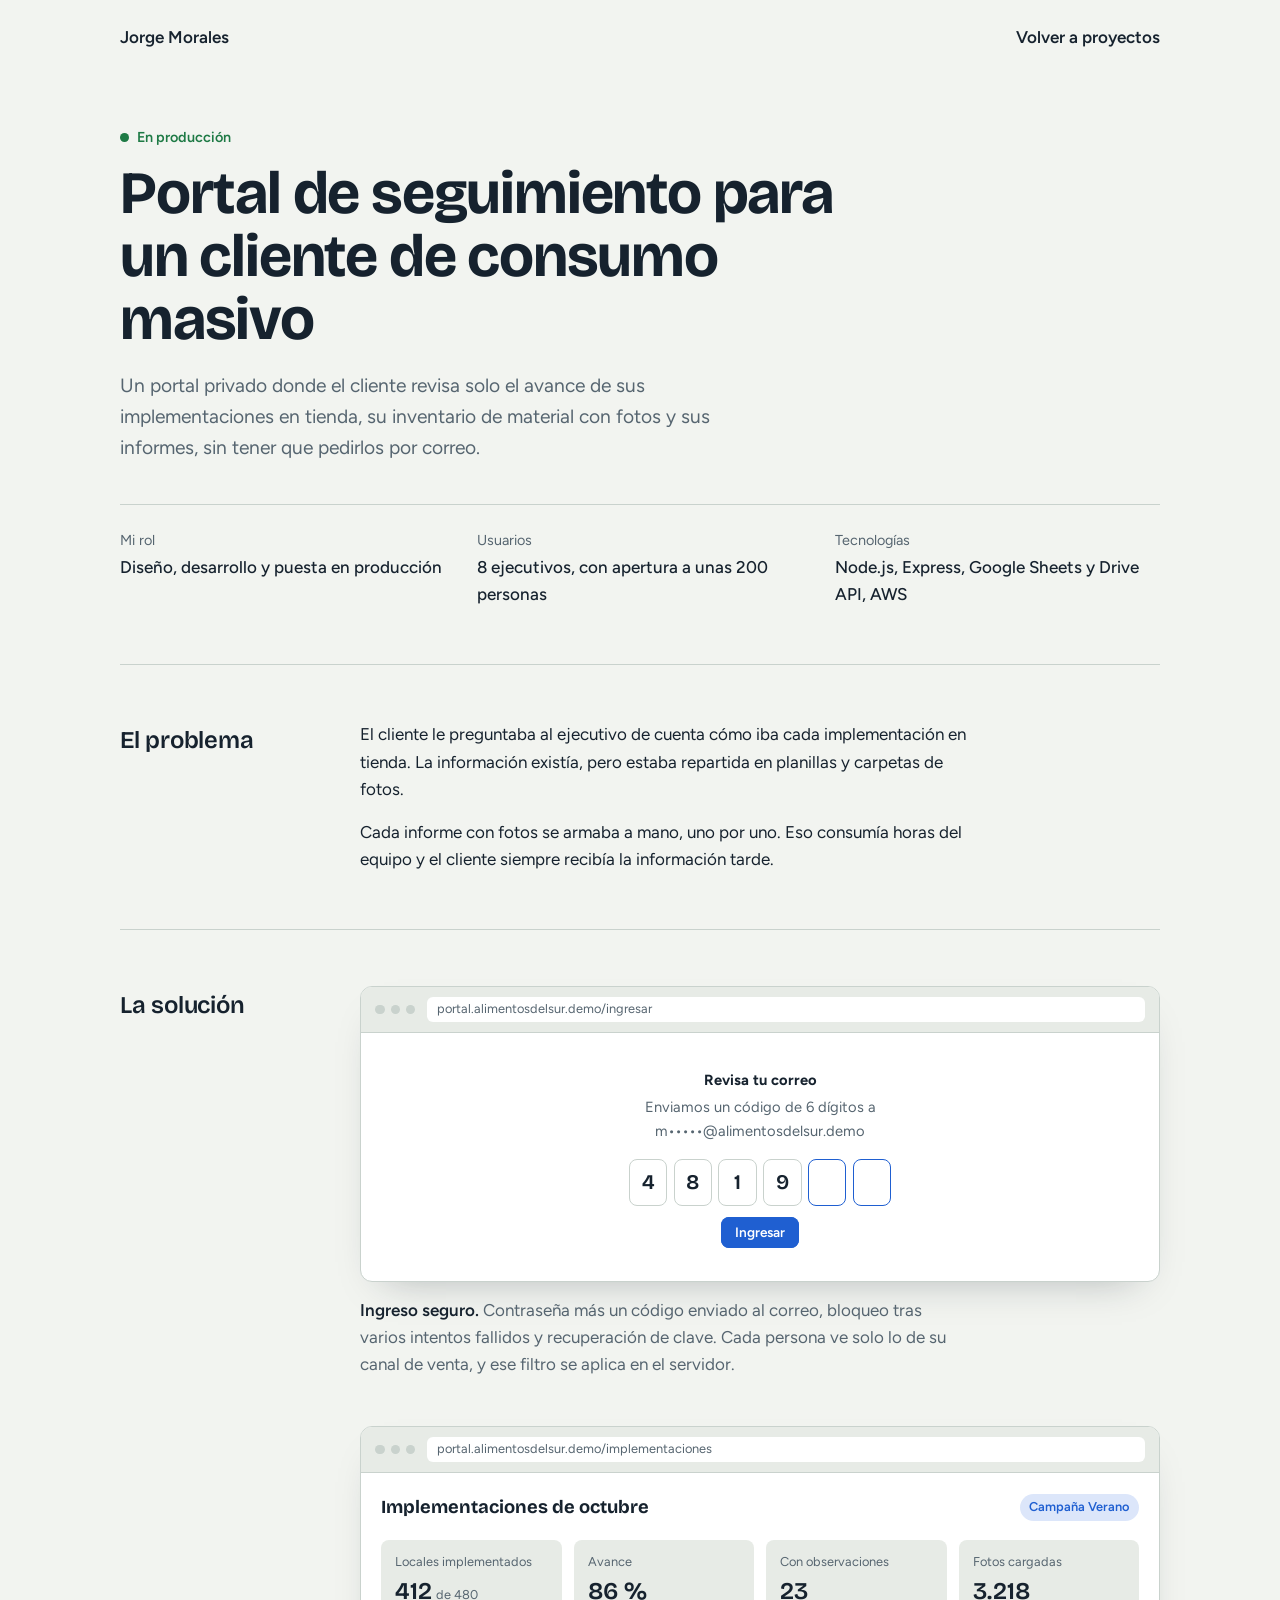
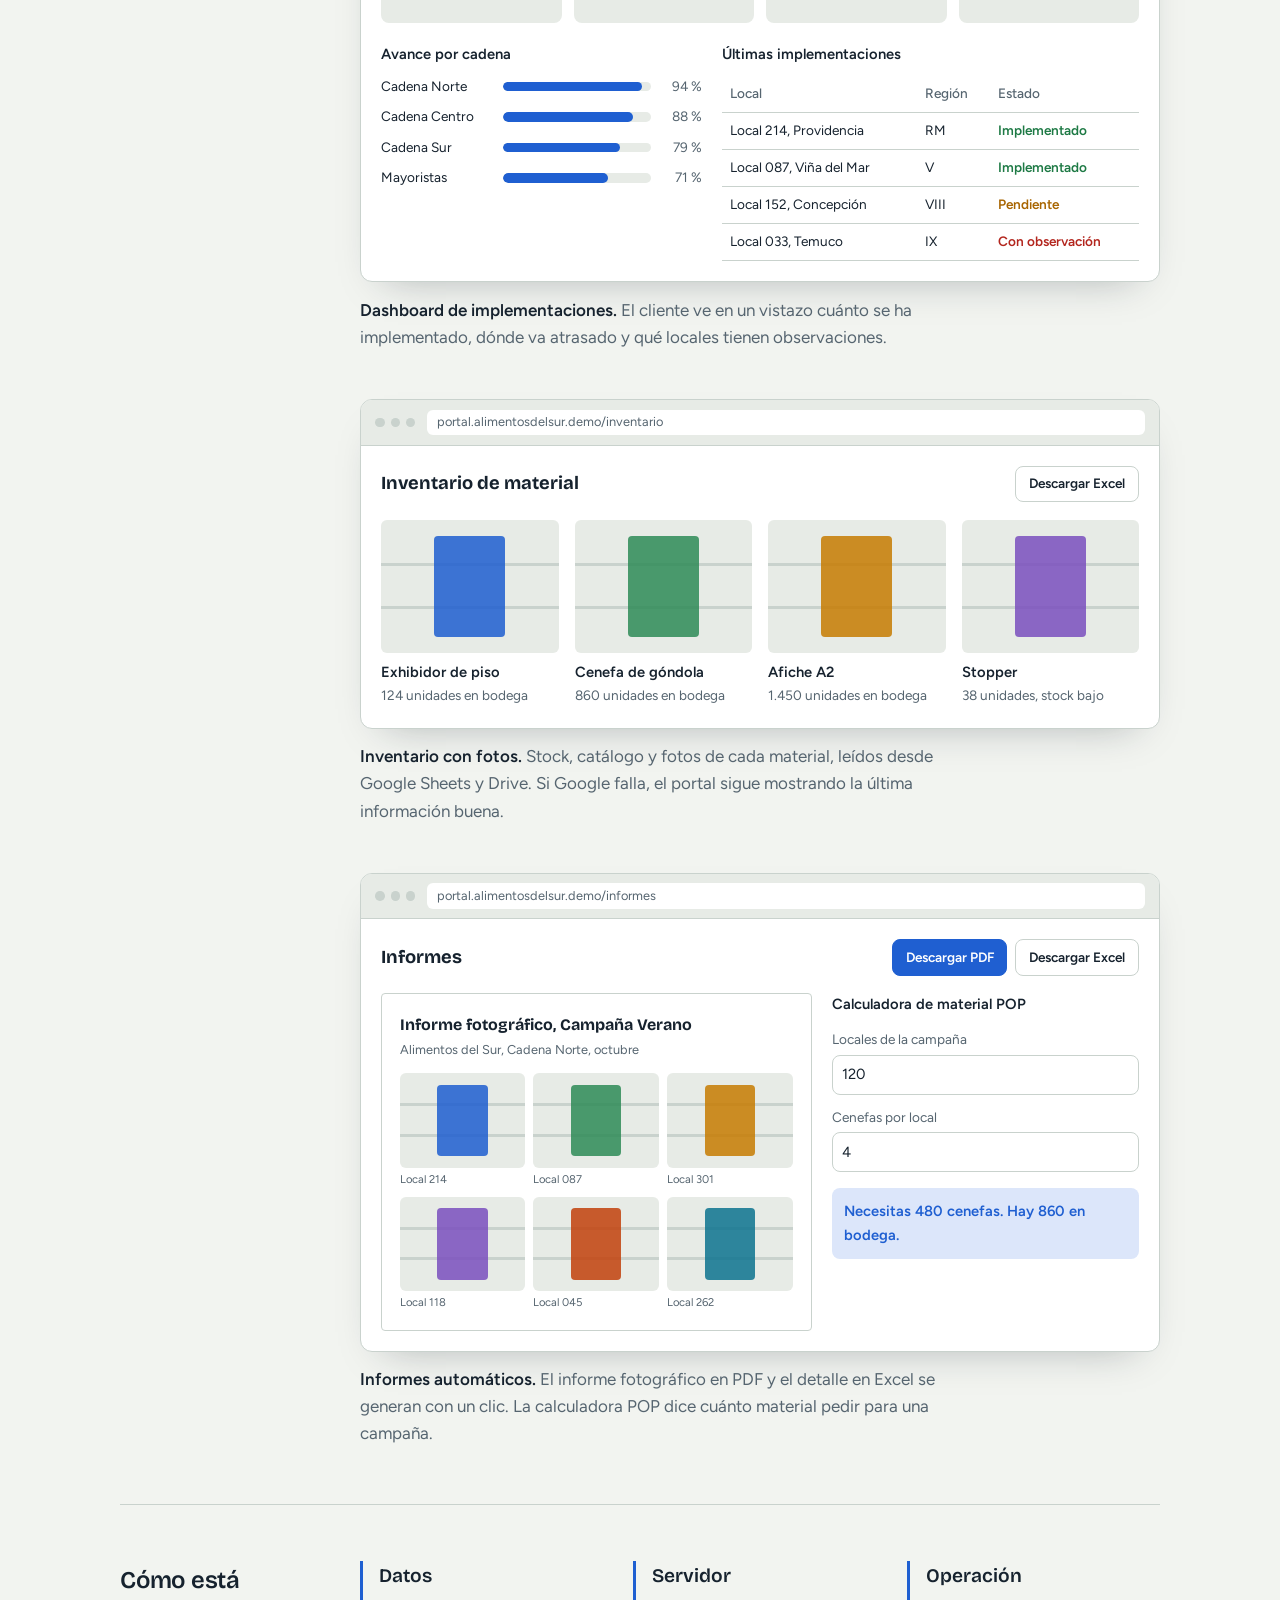
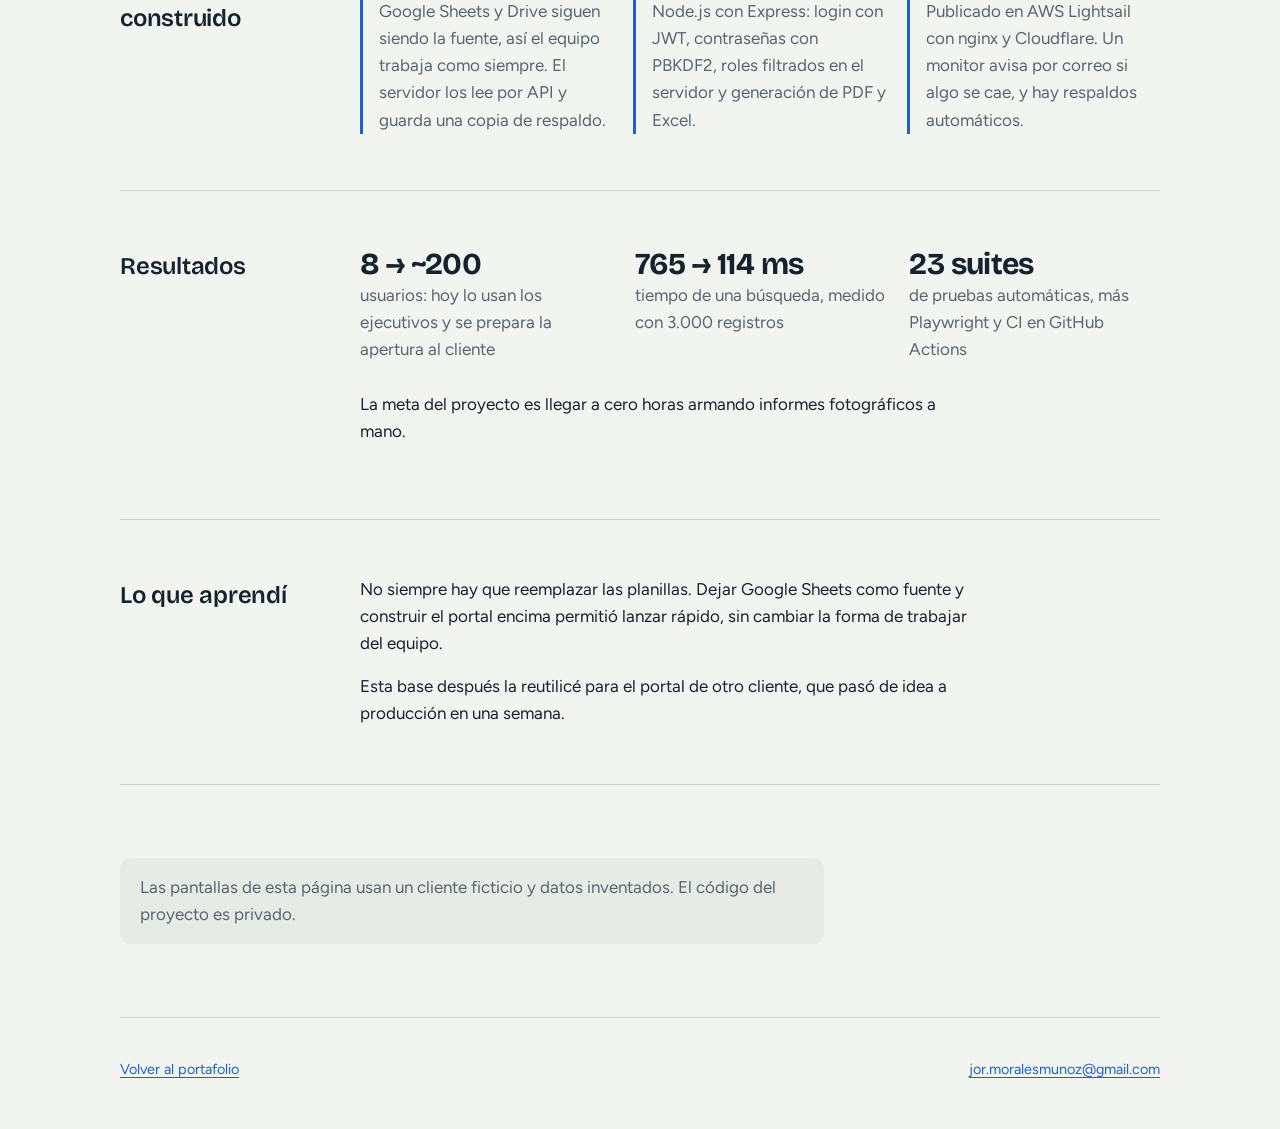
==== caso-portal-seguimiento.html @ e767edcd "Actualiza trayectoria y tecnologías" ====
<!doctype html>
<html lang="es">
<head>
<meta charset="utf-8">
<meta name="viewport" content="width=device-width, initial-scale=1">
<title>Caso: portal de seguimiento para un cliente de consumo masivo | Jorge Morales</title>
<meta name="description" content="Cómo construí un portal privado para que un cliente revise sus implementaciones en tienda, su inventario con fotos y sus informes, sin pedirlos por correo.">
<link rel="icon" href="data:image/svg+xml,%3Csvg xmlns='http://www.w3.org/2000/svg' viewBox='0 0 32 32'%3E%3Crect width='32' height='32' rx='7' fill='%231F5FD1'/%3E%3Ccircle cx='10' cy='16' r='3' fill='white'/%3E%3Ccircle cx='22' cy='16' r='3' fill='white'/%3E%3Cpath d='M13 16h6' stroke='white' stroke-width='2'/%3E%3C/svg%3E">
<link rel="preconnect" href="https://fonts.googleapis.com">
<link rel="preconnect" href="https://fonts.gstatic.com" crossorigin>
<link href="https://fonts.googleapis.com/css2?family=Bricolage+Grotesque:opsz,wght@12..96,600;12..96,700&family=Figtree:wght@400;500;600&display=swap" rel="stylesheet">
<style>
:root {
  color-scheme: light dark;
  --bg: #F2F4F0;
  --surface: #FFFFFF;
  --sunk: #E7EBE6;
  --ink: #16222E;
  --muted: #566570;
  --line: #C9D2CD;
  --accent: #1F5FD1;
  --accent-soft: #DCE6FA;
  --ok: #1E7A45;
  --warn: #A86500;
  --bad: #B3261E;
  --display: "Bricolage Grotesque", "Segoe UI", system-ui, sans-serif;
  --body: "Figtree", "Segoe UI", system-ui, sans-serif;
}
@media (prefers-color-scheme: dark) {
  :root {
    --bg: #10181F;
    --surface: #18232C;
    --sunk: #0C1318;
    --ink: #E7ECE8;
    --muted: #94A1A9;
    --line: #2B3A44;
    --accent: #6EA0FF;
    --accent-soft: #1D2E4A;
    --ok: #5CCB8A;
    --warn: #F0B440;
    --bad: #FF8A80;
  }
}
* { box-sizing: border-box; }
body { margin: 0; background: var(--bg); color: var(--ink); font-family: var(--body); font-size: 1.0625rem; line-height: 1.6; }
.wrap { max-width: 68rem; margin: 0 auto; padding: 0 1.5rem; }
a { color: var(--accent); text-underline-offset: 3px; }
a:focus-visible { outline: 3px solid var(--accent); outline-offset: 3px; border-radius: 2px; }

.top { display: flex; justify-content: space-between; align-items: baseline; padding: 1.5rem 0; font-weight: 600; }
.top a { color: var(--ink); text-decoration: none; }
.top a:hover { color: var(--accent); }

.intro { padding: 3rem 0 3.5rem; }
.status { display: inline-flex; align-items: center; gap: 0.5rem; font-size: 0.9rem; font-weight: 600; color: var(--ok); }
.status::before { content: ""; width: 0.55rem; height: 0.55rem; border-radius: 50%; background: currentColor; }
h1 { font-family: var(--display); font-weight: 700; font-size: clamp(2.1rem, 5.5vw, 3.75rem); line-height: 1.05; letter-spacing: -0.02em; margin: 0.75rem 0 1.25rem; max-width: 20ch; }
.lead { font-size: 1.2rem; color: var(--muted); max-width: 38rem; margin: 0; }

.facts { display: grid; grid-template-columns: repeat(auto-fit, minmax(12rem, 1fr)); gap: 1.25rem 2rem; margin: 2.5rem 0 0; padding: 1.5rem 0 0; border-top: 1px solid var(--line); }
.facts dt { font-size: 0.9rem; color: var(--muted); }
.facts dd { margin: 0.15rem 0 0; font-weight: 500; }

section { padding: 3.5rem 0; border-top: 1px solid var(--line); }
.split { display: grid; gap: 1.5rem; }
.split > *, .cols > *, .screens > * { min-width: 0; }
h2 { font-family: var(--display); font-weight: 600; font-size: 1.5rem; margin: 0; letter-spacing: -0.01em; }
h3 { font-family: var(--display); font-weight: 600; font-size: 1.2rem; margin: 0 0 0.4rem; }
.prose p { margin: 0 0 1rem; max-width: 38rem; }
.prose p:last-child { margin-bottom: 0; }

/* Pantallas del portal */
.screens { display: grid; gap: 3rem; }
.screen figcaption { margin-top: 0.9rem; color: var(--muted); max-width: 38rem; }
.screen figcaption b { color: var(--ink); font-weight: 600; }
figure { margin: 0; }
.frame { background: var(--surface); border: 1px solid var(--line); border-radius: 12px; overflow: hidden; box-shadow: 0 18px 40px -24px rgba(22, 34, 46, 0.35); }
.bar { display: flex; align-items: center; gap: 0.75rem; padding: 0.6rem 0.9rem; background: var(--sunk); border-bottom: 1px solid var(--line); font-size: 0.8rem; color: var(--muted); }
.dots { display: flex; gap: 0.35rem; }
.dots i { width: 0.6rem; height: 0.6rem; border-radius: 50%; background: var(--line); }
.url { background: var(--surface); border-radius: 6px; padding: 0.15rem 0.6rem; flex: 1; min-width: 0; white-space: nowrap; overflow: hidden; text-overflow: ellipsis; }
.app { padding: 1.25rem; font-size: 0.92rem; }
.app-head { display: flex; flex-wrap: wrap; justify-content: space-between; align-items: center; gap: 0.75rem; margin-bottom: 1.1rem; }
.app-head strong { font-family: var(--display); font-size: 1.15rem; }
.chip { font-size: 0.8rem; padding: 0.2rem 0.6rem; border-radius: 999px; background: var(--accent-soft); color: var(--accent); font-weight: 600; }
.btns { display: flex; gap: 0.5rem; flex-wrap: wrap; }
.btn { font: inherit; font-size: 0.85rem; font-weight: 600; padding: 0.4rem 0.8rem; border-radius: 8px; border: 1px solid var(--line); background: var(--surface); color: var(--ink); }
.btn.primary { background: var(--accent); border-color: var(--accent); color: #fff; }
@media (prefers-color-scheme: dark) { .btn.primary { color: #0C1318; } }

.metrics { display: grid; grid-template-columns: repeat(auto-fit, minmax(9rem, 1fr)); gap: 0.75rem; margin-bottom: 1.25rem; }
.metric { background: var(--sunk); border-radius: 8px; padding: 0.75rem 0.9rem; }
.metric span { display: block; color: var(--muted); font-size: 0.8rem; }
.metric b { font-family: var(--display); font-size: 1.5rem; font-weight: 600; }
.metric small { color: var(--muted); font-size: 0.8rem; }

.cols { display: grid; gap: 1.25rem; }
@media (min-width: 52rem) { .cols { grid-template-columns: 1fr 1.3fr; } }
.panel-title { font-weight: 600; margin: 0 0 0.6rem; }
.hbar { display: grid; grid-template-columns: 7rem 1fr 2.6rem; align-items: center; gap: 0.6rem; margin-bottom: 0.55rem; font-size: 0.85rem; }
.hbar .track { height: 0.6rem; background: var(--sunk); border-radius: 999px; overflow: hidden; }
.hbar .fill { height: 100%; background: var(--accent); border-radius: 999px; }
.hbar em { font-style: normal; text-align: right; color: var(--muted); }

.table-wrap { overflow-x: auto; }
table { border-collapse: collapse; width: 100%; font-size: 0.85rem; min-width: 26rem; }
th, td { text-align: left; padding: 0.45rem 0.5rem; border-bottom: 1px solid var(--line); white-space: nowrap; }
th { color: var(--muted); font-weight: 500; }
.tag { font-weight: 600; }
.tag.ok { color: var(--ok); }
.tag.warn { color: var(--warn); }
.tag.bad { color: var(--bad); }

/* Fotos de ejemplo: góndolas dibujadas con CSS */
.photo { aspect-ratio: 4 / 3; border-radius: 6px; position: relative; overflow: hidden;
  background:
    linear-gradient(var(--line), var(--line)) 0 33% / 100% 3px no-repeat,
    linear-gradient(var(--line), var(--line)) 0 66% / 100% 3px no-repeat,
    var(--sunk); }
.photo::after { content: ""; position: absolute; left: 30%; top: 12%; width: 40%; height: 76%; border-radius: 4px; background: var(--c, var(--accent)); opacity: 0.85; }
.photo.c2 { --c: #2E8B57; } .photo.c3 { --c: #C77C02; } .photo.c4 { --c: #7B4FBF; } .photo.c5 { --c: #C2410C; } .photo.c6 { --c: #0E7490; }

.inv { display: grid; grid-template-columns: repeat(auto-fit, minmax(10rem, 1fr)); gap: 1rem; }
.item b { display: block; margin-top: 0.5rem; font-weight: 600; }
.item span { color: var(--muted); font-size: 0.85rem; }

.report { display: grid; gap: 1.25rem; }
@media (min-width: 52rem) { .report { grid-template-columns: 1.4fr 1fr; align-items: start; } }
.page { background: #FFFFFF; color: #16222E; border-radius: 4px; padding: 1.1rem; border: 1px solid #C9D2CD; }
.page h4 { font-family: var(--display); margin: 0 0 0.15rem; font-size: 1rem; }
.page p { margin: 0 0 0.8rem; font-size: 0.8rem; color: #566570; }
.page .grid { display: grid; grid-template-columns: repeat(3, 1fr); gap: 0.5rem; }
.page .photo { --sunk: #E7EBE6; --line: #C9D2CD; }
.page small { display: block; font-size: 0.7rem; color: #566570; margin-top: 0.2rem; }
.calc label { display: block; font-size: 0.85rem; color: var(--muted); margin-top: 0.75rem; }
.calc .field { margin-top: 0.25rem; padding: 0.45rem 0.6rem; border: 1px solid var(--line); border-radius: 8px; background: var(--surface); }
.calc .total { margin-top: 1rem; padding: 0.75rem; border-radius: 8px; background: var(--accent-soft); color: var(--accent); font-weight: 600; }

.login { max-width: 22rem; margin: 1rem auto; text-align: center; }
.code { display: flex; justify-content: center; gap: 0.4rem; margin: 1rem 0; }
.code span { width: 2.4rem; height: 2.9rem; display: grid; place-items: center; border: 1px solid var(--line); border-radius: 8px; font-family: var(--display); font-size: 1.3rem; font-weight: 600; background: var(--surface); }
.code span.empty { border-color: var(--accent); }
.login p { color: var(--muted); margin: 0.25rem 0; }

/* Cómo está construido */
.arch { list-style: none; margin: 0; padding: 0; display: grid; gap: 1.25rem; }
@media (min-width: 52rem) { .arch { grid-template-columns: repeat(3, 1fr); } }
.arch li { border-left: 3px solid var(--accent); padding-left: 1rem; }
.arch li p { margin: 0; color: var(--muted); }

.results { display: grid; gap: 1.5rem; }
@media (min-width: 40rem) { .results { grid-template-columns: repeat(3, 1fr); } }
.results b { display: block; font-family: var(--display); font-size: 1.9rem; font-weight: 700; letter-spacing: -0.02em; line-height: 1.15; }
.results span { color: var(--muted); }

.note { background: var(--sunk); border-radius: 10px; padding: 1rem 1.25rem; color: var(--muted); max-width: 44rem; }
footer { padding: 2.5rem 0 3rem; border-top: 1px solid var(--line); color: var(--muted); font-size: 0.9rem; display: flex; flex-wrap: wrap; justify-content: space-between; gap: 1rem; }

@media (min-width: 48rem) { .split { grid-template-columns: 12rem 1fr; gap: 3rem; } }
</style>
</head>
<body>
<div class="wrap">

  <header class="top">
    <a href="index.html">Jorge Morales</a>
    <a href="index.html#proyectos">Volver a proyectos</a>
  </header>

  <main>
    <div class="intro">
      <span class="status">En producción</span>
      <h1>Portal de seguimiento para un cliente de consumo masivo</h1>
      <p class="lead">Un portal privado donde el cliente revisa solo el avance de sus implementaciones en tienda, su inventario de material con fotos y sus informes, sin tener que pedirlos por correo.</p>

      <dl class="facts">
        <div><dt>Mi rol</dt><dd>Diseño, desarrollo y puesta en producción</dd></div>
        <div><dt>Usuarios</dt><dd>8 ejecutivos, con apertura a unas 200 personas</dd></div>
        <div><dt>Tecnologías</dt><dd>Node.js, Express, Google Sheets y Drive API, AWS</dd></div>
      </dl>
    </div>

    <section>
      <div class="split">
        <h2>El problema</h2>
        <div class="prose">
          <p>El cliente le preguntaba al ejecutivo de cuenta cómo iba cada implementación en tienda. La información existía, pero estaba repartida en planillas y carpetas de fotos.</p>
          <p>Cada informe con fotos se armaba a mano, uno por uno. Eso consumía horas del equipo y el cliente siempre recibía la información tarde.</p>
        </div>
      </div>
    </section>

    <section>
      <div class="split">
        <h2>La solución</h2>
        <div class="screens">

          <figure class="screen">
            <div class="frame" role="img" aria-label="Pantalla de ingreso con código de 6 dígitos enviado al correo">
              <div class="bar"><span class="dots"><i></i><i></i><i></i></span><span class="url">portal.alimentosdelsur.demo/ingresar</span></div>
              <div class="app">
                <div class="login">
                  <strong>Revisa tu correo</strong>
                  <p>Enviamos un código de 6 dígitos a m•••••@alimentosdelsur.demo</p>
                  <div class="code"><span>4</span><span>8</span><span>1</span><span>9</span><span class="empty"></span><span class="empty"></span></div>
                  <span class="btn primary">Ingresar</span>
                </div>
              </div>
            </div>
            <figcaption><b>Ingreso seguro.</b> Contraseña más un código enviado al correo, bloqueo tras varios intentos fallidos y recuperación de clave. Cada persona ve solo lo de su canal de venta, y ese filtro se aplica en el servidor.</figcaption>
          </figure>

          <figure class="screen">
            <div class="frame" role="img" aria-label="Dashboard de implementaciones con métricas, avance por cadena y últimas implementaciones">
              <div class="bar"><span class="dots"><i></i><i></i><i></i></span><span class="url">portal.alimentosdelsur.demo/implementaciones</span></div>
              <div class="app">
                <div class="app-head"><strong>Implementaciones de octubre</strong><span class="chip">Campaña Verano</span></div>
                <div class="metrics">
                  <div class="metric"><span>Locales implementados</span><b>412</b> <small>de 480</small></div>
                  <div class="metric"><span>Avance</span><b>86 %</b></div>
                  <div class="metric"><span>Con observaciones</span><b>23</b></div>
                  <div class="metric"><span>Fotos cargadas</span><b>3.218</b></div>
                </div>
                <div class="cols">
                  <div>
                    <p class="panel-title">Avance por cadena</p>
                    <div class="hbar"><span>Cadena Norte</span><span class="track"><span class="fill" style="width:94%; display:block"></span></span><em>94 %</em></div>
                    <div class="hbar"><span>Cadena Centro</span><span class="track"><span class="fill" style="width:88%; display:block"></span></span><em>88 %</em></div>
                    <div class="hbar"><span>Cadena Sur</span><span class="track"><span class="fill" style="width:79%; display:block"></span></span><em>79 %</em></div>
                    <div class="hbar"><span>Mayoristas</span><span class="track"><span class="fill" style="width:71%; display:block"></span></span><em>71 %</em></div>
                  </div>
                  <div class="table-wrap">
                    <p class="panel-title">Últimas implementaciones</p>
                    <table>
                      <thead><tr><th>Local</th><th>Región</th><th>Estado</th></tr></thead>
                      <tbody>
                        <tr><td>Local 214, Providencia</td><td>RM</td><td><span class="tag ok">Implementado</span></td></tr>
                        <tr><td>Local 087, Viña del Mar</td><td>V</td><td><span class="tag ok">Implementado</span></td></tr>
                        <tr><td>Local 152, Concepción</td><td>VIII</td><td><span class="tag warn">Pendiente</span></td></tr>
                        <tr><td>Local 033, Temuco</td><td>IX</td><td><span class="tag bad">Con observación</span></td></tr>
                      </tbody>
                    </table>
                  </div>
                </div>
              </div>
            </div>
            <figcaption><b>Dashboard de implementaciones.</b> El cliente ve en un vistazo cuánto se ha implementado, dónde va atrasado y qué locales tienen observaciones.</figcaption>
          </figure>

          <figure class="screen">
            <div class="frame" role="img" aria-label="Inventario de material con fotos y stock disponible">
              <div class="bar"><span class="dots"><i></i><i></i><i></i></span><span class="url">portal.alimentosdelsur.demo/inventario</span></div>
              <div class="app">
                <div class="app-head"><strong>Inventario de material</strong><span class="btns"><span class="btn">Descargar Excel</span></span></div>
                <div class="inv">
                  <div class="item"><div class="photo"></div><b>Exhibidor de piso</b><span>124 unidades en bodega</span></div>
                  <div class="item"><div class="photo c2"></div><b>Cenefa de góndola</b><span>860 unidades en bodega</span></div>
                  <div class="item"><div class="photo c3"></div><b>Afiche A2</b><span>1.450 unidades en bodega</span></div>
                  <div class="item"><div class="photo c4"></div><b>Stopper</b><span>38 unidades, stock bajo</span></div>
                </div>
              </div>
            </div>
            <figcaption><b>Inventario con fotos.</b> Stock, catálogo y fotos de cada material, leídos desde Google Sheets y Drive. Si Google falla, el portal sigue mostrando la última información buena.</figcaption>
          </figure>

          <figure class="screen">
            <div class="frame" role="img" aria-label="Informe fotográfico en PDF y calculadora de material POP">
              <div class="bar"><span class="dots"><i></i><i></i><i></i></span><span class="url">portal.alimentosdelsur.demo/informes</span></div>
              <div class="app">
                <div class="app-head"><strong>Informes</strong><span class="btns"><span class="btn primary">Descargar PDF</span><span class="btn">Descargar Excel</span></span></div>
                <div class="report">
                  <div class="page">
                    <h4>Informe fotográfico, Campaña Verano</h4>
                    <p>Alimentos del Sur, Cadena Norte, octubre</p>
                    <div class="grid">
                      <div><div class="photo"></div><small>Local 214</small></div>
                      <div><div class="photo c2"></div><small>Local 087</small></div>
                      <div><div class="photo c3"></div><small>Local 301</small></div>
                      <div><div class="photo c4"></div><small>Local 118</small></div>
                      <div><div class="photo c5"></div><small>Local 045</small></div>
                      <div><div class="photo c6"></div><small>Local 262</small></div>
                    </div>
                  </div>
                  <div class="calc">
                    <p class="panel-title">Calculadora de material POP</p>
                    <label>Locales de la campaña</label>
                    <div class="field">120</div>
                    <label>Cenefas por local</label>
                    <div class="field">4</div>
                    <div class="total">Necesitas 480 cenefas. Hay 860 en bodega.</div>
                  </div>
                </div>
              </div>
            </div>
            <figcaption><b>Informes automáticos.</b> El informe fotográfico en PDF y el detalle en Excel se generan con un clic. La calculadora POP dice cuánto material pedir para una campaña.</figcaption>
          </figure>

        </div>
      </div>
    </section>

    <section>
      <div class="split">
        <h2>Cómo está construido</h2>
        <ul class="arch">
          <li><h3>Datos</h3><p>Google Sheets y Drive siguen siendo la fuente, así el equipo trabaja como siempre. El servidor los lee por API y guarda una copia de respaldo.</p></li>
          <li><h3>Servidor</h3><p>Node.js con Express: login con JWT, contraseñas con PBKDF2, roles filtrados en el servidor y generación de PDF y Excel.</p></li>
          <li><h3>Operación</h3><p>Publicado en AWS Lightsail con nginx y Cloudflare. Un monitor avisa por correo si algo se cae, y hay respaldos automáticos.</p></li>
        </ul>
      </div>
    </section>

    <section>
      <div class="split">
        <h2>Resultados</h2>
        <div>
          <div class="results">
            <div><b>8 → ~200</b><span>usuarios: hoy lo usan los ejecutivos y se prepara la apertura al cliente</span></div>
            <div><b>765 → 114 ms</b><span>tiempo de una búsqueda, medido con 3.000 registros</span></div>
            <div><b>23 suites</b><span>de pruebas automáticas, más Playwright y CI en GitHub Actions</span></div>
          </div>
          <p class="prose" style="margin-top:1.75rem; max-width:38rem;">La meta del proyecto es llegar a cero horas armando informes fotográficos a mano.</p>
        </div>
      </div>
    </section>

    <section>
      <div class="split">
        <h2>Lo que aprendí</h2>
        <div class="prose">
          <p>No siempre hay que reemplazar las planillas. Dejar Google Sheets como fuente y construir el portal encima permitió lanzar rápido, sin cambiar la forma de trabajar del equipo.</p>
          <p>Esta base después la reutilicé para el portal de otro cliente, que pasó de idea a producción en una semana.</p>
        </div>
      </div>
    </section>

    <section>
      <p class="note">Las pantallas de esta página usan un cliente ficticio y datos inventados. El código del proyecto es privado.</p>
    </section>
  </main>

  <footer>
    <a href="index.html">Volver al portafolio</a>
    <a href="mailto:jor.moralesmunoz@gmail.com">jor.moralesmunoz@gmail.com</a>
  </footer>

</div>
</body>
</html>
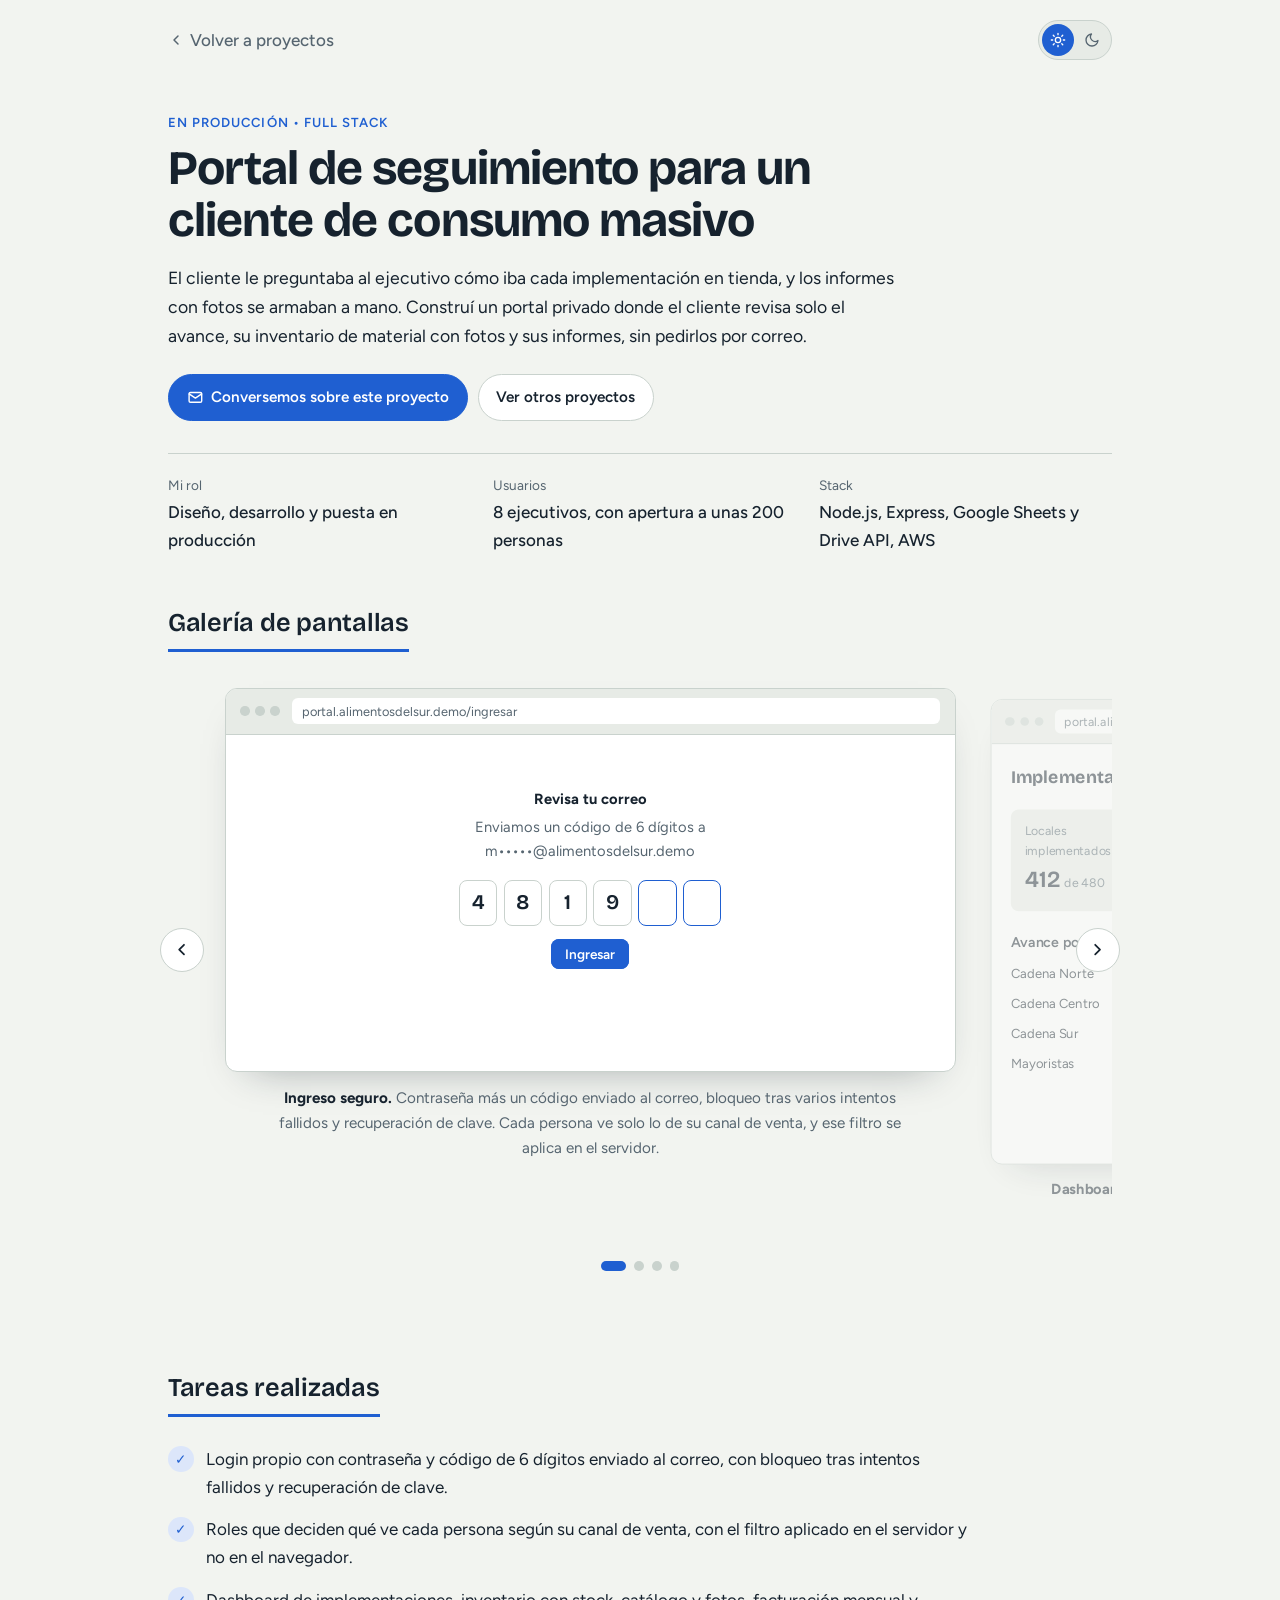
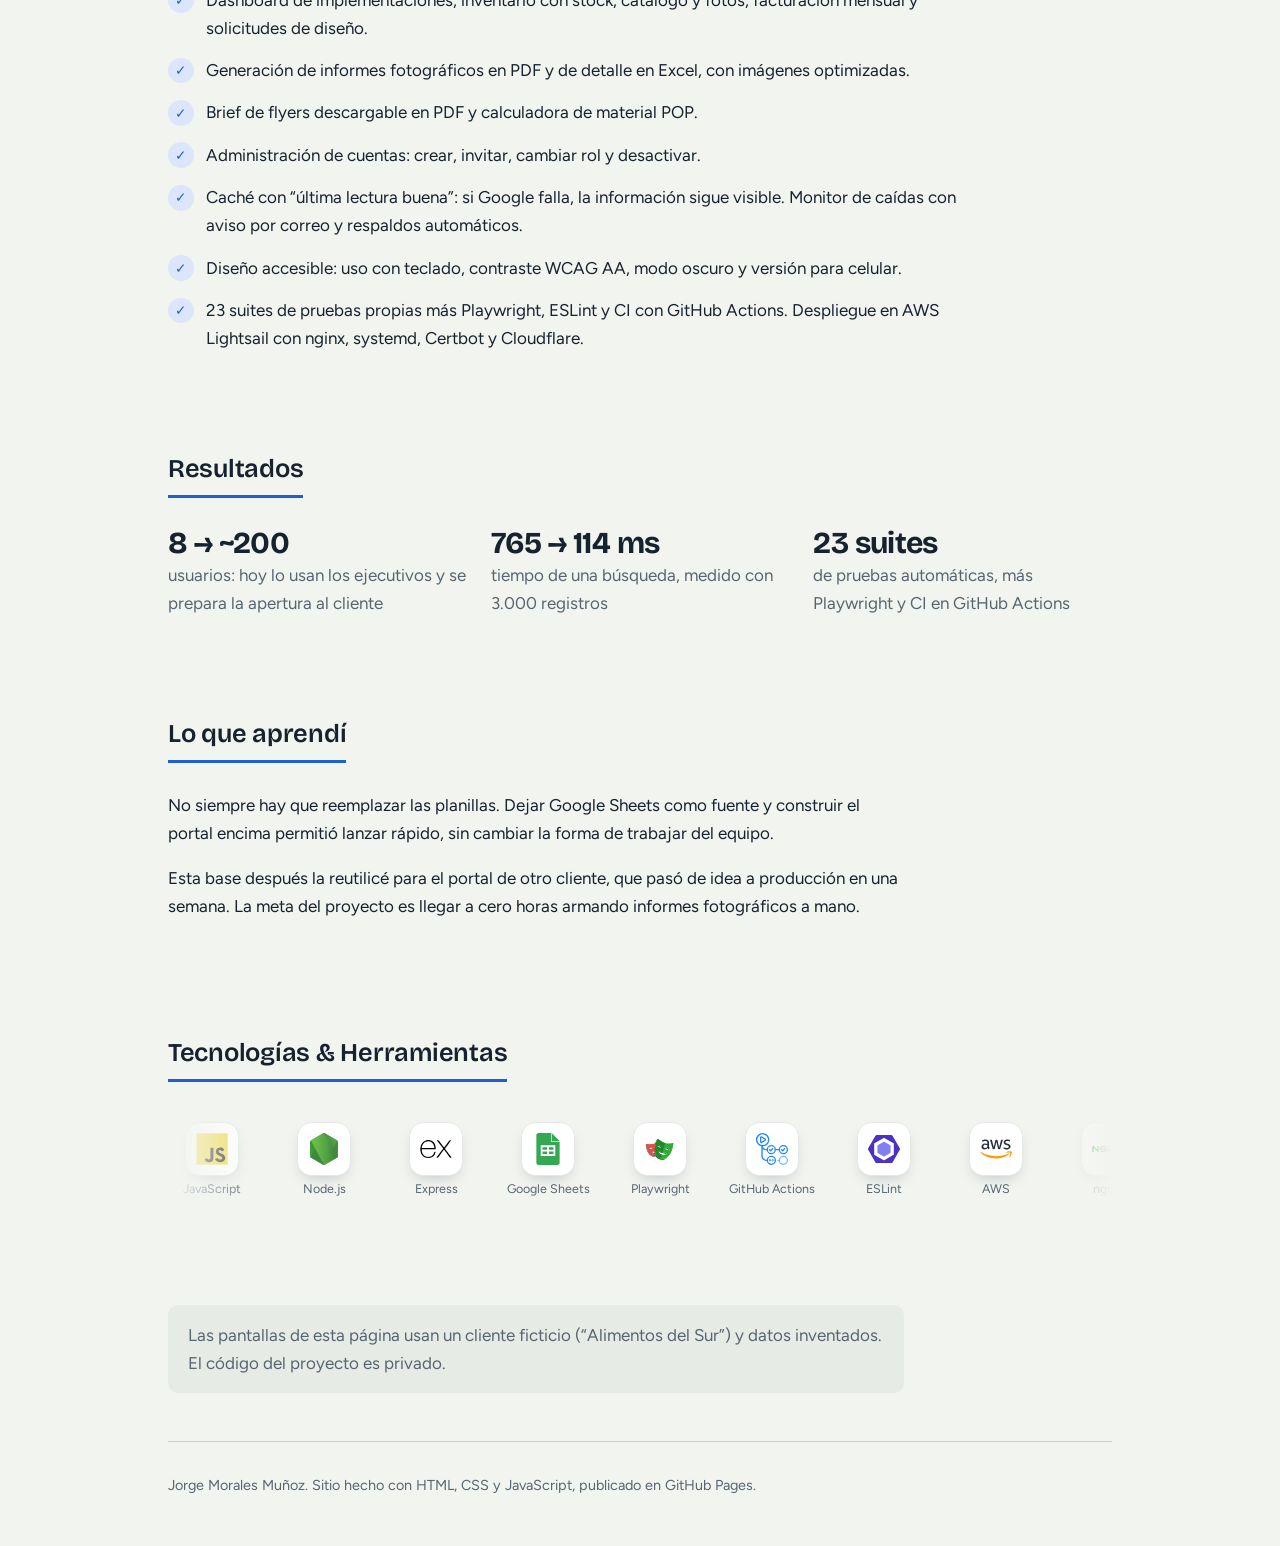
==== commit c6e761ea: "Nuevo diseño: tecnologías animadas, tarjetas de proyecto y galería" ====
--- a/caso-portal-seguimiento.html
+++ b/caso-portal-seguimiento.html
@@ -4,215 +4,50 @@
 <meta charset="utf-8">
 <meta name="viewport" content="width=device-width, initial-scale=1">
 <title>Caso: portal de seguimiento para un cliente de consumo masivo | Jorge Morales</title>
-<meta name="description" content="Cómo construí un portal privado para que un cliente revise sus implementaciones en tienda, su inventario con fotos y sus informes, sin pedirlos por correo.">
+<meta name="description" content="Cómo construí un portal privado para que un cliente revise sus implementaciones en tienda, su inventario con fotos y sus informes.">
 <link rel="icon" href="data:image/svg+xml,%3Csvg xmlns='http://www.w3.org/2000/svg' viewBox='0 0 32 32'%3E%3Crect width='32' height='32' rx='7' fill='%231F5FD1'/%3E%3Ccircle cx='10' cy='16' r='3' fill='white'/%3E%3Ccircle cx='22' cy='16' r='3' fill='white'/%3E%3Cpath d='M13 16h6' stroke='white' stroke-width='2'/%3E%3C/svg%3E">
+<script>try{var t=localStorage.getItem('tema');if(t)document.documentElement.setAttribute('data-theme',t);}catch(e){}</script>
 <link rel="preconnect" href="https://fonts.googleapis.com">
 <link rel="preconnect" href="https://fonts.gstatic.com" crossorigin>
 <link href="https://fonts.googleapis.com/css2?family=Bricolage+Grotesque:opsz,wght@12..96,600;12..96,700&family=Figtree:wght@400;500;600&display=swap" rel="stylesheet">
-<style>
-:root {
-  color-scheme: light dark;
-  --bg: #F2F4F0;
-  --surface: #FFFFFF;
-  --sunk: #E7EBE6;
-  --ink: #16222E;
-  --muted: #566570;
-  --line: #C9D2CD;
-  --accent: #1F5FD1;
-  --accent-soft: #DCE6FA;
-  --ok: #1E7A45;
-  --warn: #A86500;
-  --bad: #B3261E;
-  --display: "Bricolage Grotesque", "Segoe UI", system-ui, sans-serif;
-  --body: "Figtree", "Segoe UI", system-ui, sans-serif;
-}
-@media (prefers-color-scheme: dark) {
-  :root {
-    --bg: #10181F;
-    --surface: #18232C;
-    --sunk: #0C1318;
-    --ink: #E7ECE8;
-    --muted: #94A1A9;
-    --line: #2B3A44;
-    --accent: #6EA0FF;
-    --accent-soft: #1D2E4A;
-    --ok: #5CCB8A;
-    --warn: #F0B440;
-    --bad: #FF8A80;
-  }
-}
-* { box-sizing: border-box; }
-body { margin: 0; background: var(--bg); color: var(--ink); font-family: var(--body); font-size: 1.0625rem; line-height: 1.6; }
-.wrap { max-width: 68rem; margin: 0 auto; padding: 0 1.5rem; }
-a { color: var(--accent); text-underline-offset: 3px; }
-a:focus-visible { outline: 3px solid var(--accent); outline-offset: 3px; border-radius: 2px; }
-
-.top { display: flex; justify-content: space-between; align-items: baseline; padding: 1.5rem 0; font-weight: 600; }
-.top a { color: var(--ink); text-decoration: none; }
-.top a:hover { color: var(--accent); }
-
-.intro { padding: 3rem 0 3.5rem; }
-.status { display: inline-flex; align-items: center; gap: 0.5rem; font-size: 0.9rem; font-weight: 600; color: var(--ok); }
-.status::before { content: ""; width: 0.55rem; height: 0.55rem; border-radius: 50%; background: currentColor; }
-h1 { font-family: var(--display); font-weight: 700; font-size: clamp(2.1rem, 5.5vw, 3.75rem); line-height: 1.05; letter-spacing: -0.02em; margin: 0.75rem 0 1.25rem; max-width: 20ch; }
-.lead { font-size: 1.2rem; color: var(--muted); max-width: 38rem; margin: 0; }
-
-.facts { display: grid; grid-template-columns: repeat(auto-fit, minmax(12rem, 1fr)); gap: 1.25rem 2rem; margin: 2.5rem 0 0; padding: 1.5rem 0 0; border-top: 1px solid var(--line); }
-.facts dt { font-size: 0.9rem; color: var(--muted); }
-.facts dd { margin: 0.15rem 0 0; font-weight: 500; }
-
-section { padding: 3.5rem 0; border-top: 1px solid var(--line); }
-.split { display: grid; gap: 1.5rem; }
-.split > *, .cols > *, .screens > * { min-width: 0; }
-h2 { font-family: var(--display); font-weight: 600; font-size: 1.5rem; margin: 0; letter-spacing: -0.01em; }
-h3 { font-family: var(--display); font-weight: 600; font-size: 1.2rem; margin: 0 0 0.4rem; }
-.prose p { margin: 0 0 1rem; max-width: 38rem; }
-.prose p:last-child { margin-bottom: 0; }
-
-/* Pantallas del portal */
-.screens { display: grid; gap: 3rem; }
-.screen figcaption { margin-top: 0.9rem; color: var(--muted); max-width: 38rem; }
-.screen figcaption b { color: var(--ink); font-weight: 600; }
-figure { margin: 0; }
-.frame { background: var(--surface); border: 1px solid var(--line); border-radius: 12px; overflow: hidden; box-shadow: 0 18px 40px -24px rgba(22, 34, 46, 0.35); }
-.bar { display: flex; align-items: center; gap: 0.75rem; padding: 0.6rem 0.9rem; background: var(--sunk); border-bottom: 1px solid var(--line); font-size: 0.8rem; color: var(--muted); }
-.dots { display: flex; gap: 0.35rem; }
-.dots i { width: 0.6rem; height: 0.6rem; border-radius: 50%; background: var(--line); }
-.url { background: var(--surface); border-radius: 6px; padding: 0.15rem 0.6rem; flex: 1; min-width: 0; white-space: nowrap; overflow: hidden; text-overflow: ellipsis; }
-.app { padding: 1.25rem; font-size: 0.92rem; }
-.app-head { display: flex; flex-wrap: wrap; justify-content: space-between; align-items: center; gap: 0.75rem; margin-bottom: 1.1rem; }
-.app-head strong { font-family: var(--display); font-size: 1.15rem; }
-.chip { font-size: 0.8rem; padding: 0.2rem 0.6rem; border-radius: 999px; background: var(--accent-soft); color: var(--accent); font-weight: 600; }
-.btns { display: flex; gap: 0.5rem; flex-wrap: wrap; }
-.btn { font: inherit; font-size: 0.85rem; font-weight: 600; padding: 0.4rem 0.8rem; border-radius: 8px; border: 1px solid var(--line); background: var(--surface); color: var(--ink); }
-.btn.primary { background: var(--accent); border-color: var(--accent); color: #fff; }
-@media (prefers-color-scheme: dark) { .btn.primary { color: #0C1318; } }
-
-.metrics { display: grid; grid-template-columns: repeat(auto-fit, minmax(9rem, 1fr)); gap: 0.75rem; margin-bottom: 1.25rem; }
-.metric { background: var(--sunk); border-radius: 8px; padding: 0.75rem 0.9rem; }
-.metric span { display: block; color: var(--muted); font-size: 0.8rem; }
-.metric b { font-family: var(--display); font-size: 1.5rem; font-weight: 600; }
-.metric small { color: var(--muted); font-size: 0.8rem; }
-
-.cols { display: grid; gap: 1.25rem; }
-@media (min-width: 52rem) { .cols { grid-template-columns: 1fr 1.3fr; } }
-.panel-title { font-weight: 600; margin: 0 0 0.6rem; }
-.hbar { display: grid; grid-template-columns: 7rem 1fr 2.6rem; align-items: center; gap: 0.6rem; margin-bottom: 0.55rem; font-size: 0.85rem; }
-.hbar .track { height: 0.6rem; background: var(--sunk); border-radius: 999px; overflow: hidden; }
-.hbar .fill { height: 100%; background: var(--accent); border-radius: 999px; }
-.hbar em { font-style: normal; text-align: right; color: var(--muted); }
-
-.table-wrap { overflow-x: auto; }
-table { border-collapse: collapse; width: 100%; font-size: 0.85rem; min-width: 26rem; }
-th, td { text-align: left; padding: 0.45rem 0.5rem; border-bottom: 1px solid var(--line); white-space: nowrap; }
-th { color: var(--muted); font-weight: 500; }
-.tag { font-weight: 600; }
-.tag.ok { color: var(--ok); }
-.tag.warn { color: var(--warn); }
-.tag.bad { color: var(--bad); }
-
-/* Fotos de ejemplo: góndolas dibujadas con CSS */
-.photo { aspect-ratio: 4 / 3; border-radius: 6px; position: relative; overflow: hidden;
-  background:
-    linear-gradient(var(--line), var(--line)) 0 33% / 100% 3px no-repeat,
-    linear-gradient(var(--line), var(--line)) 0 66% / 100% 3px no-repeat,
-    var(--sunk); }
-.photo::after { content: ""; position: absolute; left: 30%; top: 12%; width: 40%; height: 76%; border-radius: 4px; background: var(--c, var(--accent)); opacity: 0.85; }
-.photo.c2 { --c: #2E8B57; } .photo.c3 { --c: #C77C02; } .photo.c4 { --c: #7B4FBF; } .photo.c5 { --c: #C2410C; } .photo.c6 { --c: #0E7490; }
-
-.inv { display: grid; grid-template-columns: repeat(auto-fit, minmax(10rem, 1fr)); gap: 1rem; }
-.item b { display: block; margin-top: 0.5rem; font-weight: 600; }
-.item span { color: var(--muted); font-size: 0.85rem; }
-
-.report { display: grid; gap: 1.25rem; }
-@media (min-width: 52rem) { .report { grid-template-columns: 1.4fr 1fr; align-items: start; } }
-.page { background: #FFFFFF; color: #16222E; border-radius: 4px; padding: 1.1rem; border: 1px solid #C9D2CD; }
-.page h4 { font-family: var(--display); margin: 0 0 0.15rem; font-size: 1rem; }
-.page p { margin: 0 0 0.8rem; font-size: 0.8rem; color: #566570; }
-.page .grid { display: grid; grid-template-columns: repeat(3, 1fr); gap: 0.5rem; }
-.page .photo { --sunk: #E7EBE6; --line: #C9D2CD; }
-.page small { display: block; font-size: 0.7rem; color: #566570; margin-top: 0.2rem; }
-.calc label { display: block; font-size: 0.85rem; color: var(--muted); margin-top: 0.75rem; }
-.calc .field { margin-top: 0.25rem; padding: 0.45rem 0.6rem; border: 1px solid var(--line); border-radius: 8px; background: var(--surface); }
-.calc .total { margin-top: 1rem; padding: 0.75rem; border-radius: 8px; background: var(--accent-soft); color: var(--accent); font-weight: 600; }
-
-.login { max-width: 22rem; margin: 1rem auto; text-align: center; }
-.code { display: flex; justify-content: center; gap: 0.4rem; margin: 1rem 0; }
-.code span { width: 2.4rem; height: 2.9rem; display: grid; place-items: center; border: 1px solid var(--line); border-radius: 8px; font-family: var(--display); font-size: 1.3rem; font-weight: 600; background: var(--surface); }
-.code span.empty { border-color: var(--accent); }
-.login p { color: var(--muted); margin: 0.25rem 0; }
-
-/* Cómo está construido */
-.arch { list-style: none; margin: 0; padding: 0; display: grid; gap: 1.25rem; }
-@media (min-width: 52rem) { .arch { grid-template-columns: repeat(3, 1fr); } }
-.arch li { border-left: 3px solid var(--accent); padding-left: 1rem; }
-.arch li p { margin: 0; color: var(--muted); }
-
-.results { display: grid; gap: 1.5rem; }
-@media (min-width: 40rem) { .results { grid-template-columns: repeat(3, 1fr); } }
-.results b { display: block; font-family: var(--display); font-size: 1.9rem; font-weight: 700; letter-spacing: -0.02em; line-height: 1.15; }
-.results span { color: var(--muted); }
-
-.note { background: var(--sunk); border-radius: 10px; padding: 1rem 1.25rem; color: var(--muted); max-width: 44rem; }
-footer { padding: 2.5rem 0 3rem; border-top: 1px solid var(--line); color: var(--muted); font-size: 0.9rem; display: flex; flex-wrap: wrap; justify-content: space-between; gap: 1rem; }
-
-@media (min-width: 48rem) { .split { grid-template-columns: 12rem 1fr; gap: 3rem; } }
-</style>
+<link rel="stylesheet" href="styles.css">
 </head>
 <body>
 <div class="wrap">
 
   <header class="top">
-    <a href="index.html">Jorge Morales</a>
-    <a href="index.html#proyectos">Volver a proyectos</a>
+    <a class="back" href="index.html#proyectos"><svg viewBox="0 0 24 24" fill="none" stroke="currentColor" stroke-width="2.2" stroke-linecap="round" stroke-linejoin="round" aria-hidden="true"><path d="M15 18l-6-6 6-6"/></svg> Volver a proyectos</a>
+    <div class="theme" role="group" aria-label="Tema de color"><button type="button" data-set="light" aria-label="Modo claro"><svg viewBox="0 0 24 24" fill="none" stroke="currentColor" stroke-width="2" stroke-linecap="round" aria-hidden="true"><circle cx="12" cy="12" r="4"/><path d="M12 2v2M12 20v2M4.9 4.9l1.4 1.4M17.7 17.7l1.4 1.4M2 12h2M20 12h2M4.9 19.1l1.4-1.4M17.7 6.3l1.4-1.4"/></svg></button><button type="button" data-set="dark" aria-label="Modo oscuro"><svg viewBox="0 0 24 24" fill="none" stroke="currentColor" stroke-width="2" stroke-linecap="round" stroke-linejoin="round" aria-hidden="true"><path d="M21 12.8A9 9 0 1 1 11.2 3a7 7 0 0 0 9.8 9.8z"/></svg></button></div>
   </header>
 
   <main>
-    <div class="intro">
-      <span class="status">En producción</span>
-      <h1>Portal de seguimiento para un cliente de consumo masivo</h1>
-      <p class="lead">Un portal privado donde el cliente revisa solo el avance de sus implementaciones en tienda, su inventario de material con fotos y sus informes, sin tener que pedirlos por correo.</p>
-
-      <dl class="facts">
-        <div><dt>Mi rol</dt><dd>Diseño, desarrollo y puesta en producción</dd></div>
-        <div><dt>Usuarios</dt><dd>8 ejecutivos, con apertura a unas 200 personas</dd></div>
-        <div><dt>Tecnologías</dt><dd>Node.js, Express, Google Sheets y Drive API, AWS</dd></div>
-      </dl>
+    <p class="kicker">En producción • Full stack</p>
+    <h1 class="project-title">Portal de seguimiento para un cliente de consumo masivo</h1>
+    <p class="project-lead">El cliente le preguntaba al ejecutivo cómo iba cada implementación en tienda, y los informes con fotos se armaban a mano. Construí un portal privado donde el cliente revisa solo el avance, su inventario de material con fotos y sus informes, sin pedirlos por correo.</p>
+    <div class="links">
+      <a class="btn primary" href="mailto:jor.moralesmunoz@gmail.com?subject=Conversemos%20sobre%20tu%20proyecto"><svg viewBox="0 0 24 24" fill="none" stroke="currentColor" stroke-width="2" stroke-linecap="round" stroke-linejoin="round" aria-hidden="true"><rect x="3" y="5" width="18" height="14" rx="2"/><path d="M3 7l9 6 9-6"/></svg> Conversemos sobre este proyecto</a>
+      <a class="btn" href="index.html#proyectos">Ver otros proyectos</a>
     </div>
+    <dl class="facts"><div><dt>Mi rol</dt><dd>Diseño, desarrollo y puesta en producción</dd></div><div><dt>Usuarios</dt><dd>8 ejecutivos, con apertura a unas 200 personas</dd></div><div><dt>Stack</dt><dd>Node.js, Express, Google Sheets y Drive API, AWS</dd></div></dl>
 
     <section>
-      <div class="split">
-        <h2>El problema</h2>
-        <div class="prose">
-          <p>El cliente le preguntaba al ejecutivo de cuenta cómo iba cada implementación en tienda. La información existía, pero estaba repartida en planillas y carpetas de fotos.</p>
-          <p>Cada informe con fotos se armaba a mano, uno por uno. Eso consumía horas del equipo y el cliente siempre recibía la información tarde.</p>
-        </div>
-      </div>
-    </section>
-
-    <section>
-      <div class="split">
-        <h2>La solución</h2>
-        <div class="screens">
-
-          <figure class="screen">
-            <div class="frame" role="img" aria-label="Pantalla de ingreso con código de 6 dígitos enviado al correo">
-              <div class="bar"><span class="dots"><i></i><i></i><i></i></span><span class="url">portal.alimentosdelsur.demo/ingresar</span></div>
+      <h2>Galería de pantallas</h2>
+      <div class="carousel" tabindex="0" aria-label="Galería de pantallas. Usa las flechas para avanzar.">
+        <button class="nav-btn prev" type="button" aria-label="Pantalla anterior"><svg viewBox="0 0 24 24" fill="none" stroke="currentColor" stroke-width="2.2" stroke-linecap="round" stroke-linejoin="round" aria-hidden="true"><path d="M15 18l-6-6 6-6"/></svg></button>
+        <div class="slides">
+          <div class="slide"><div><div class="frame" role="img" aria-label="Pantalla de ingreso con código de 6 dígitos enviado al correo">
+              <div class="bar"><span class="dots3"><i></i><i></i><i></i></span><span class="url">portal.alimentosdelsur.demo/ingresar</span></div>
               <div class="app">
                 <div class="login">
                   <strong>Revisa tu correo</strong>
                   <p>Enviamos un código de 6 dígitos a m•••••@alimentosdelsur.demo</p>
                   <div class="code"><span>4</span><span>8</span><span>1</span><span>9</span><span class="empty"></span><span class="empty"></span></div>
-                  <span class="btn primary">Ingresar</span>
+                  <span class="ubtn primary">Ingresar</span>
                 </div>
               </div>
-            </div>
-            <figcaption><b>Ingreso seguro.</b> Contraseña más un código enviado al correo, bloqueo tras varios intentos fallidos y recuperación de clave. Cada persona ve solo lo de su canal de venta, y ese filtro se aplica en el servidor.</figcaption>
-          </figure>
-
-          <figure class="screen">
-            <div class="frame" role="img" aria-label="Dashboard de implementaciones con métricas, avance por cadena y últimas implementaciones">
-              <div class="bar"><span class="dots"><i></i><i></i><i></i></span><span class="url">portal.alimentosdelsur.demo/implementaciones</span></div>
+            </div></div><p class="cap"><b>Ingreso seguro.</b> Contraseña más un código enviado al correo, bloqueo tras varios intentos fallidos y recuperación de clave. Cada persona ve solo lo de su canal de venta, y ese filtro se aplica en el servidor.</p></div>
+          <div class="slide"><div><div class="frame" role="img" aria-label="Dashboard de implementaciones con métricas, avance por cadena y últimas implementaciones">
+              <div class="bar"><span class="dots3"><i></i><i></i><i></i></span><span class="url">portal.alimentosdelsur.demo/implementaciones</span></div>
               <div class="app">
                 <div class="app-head"><strong>Implementaciones de octubre</strong><span class="chip">Campaña Verano</span></div>
                 <div class="metrics">
@@ -224,10 +59,10 @@
                 <div class="cols">
                   <div>
                     <p class="panel-title">Avance por cadena</p>
-                    <div class="hbar"><span>Cadena Norte</span><span class="track"><span class="fill" style="width:94%; display:block"></span></span><em>94 %</em></div>
-                    <div class="hbar"><span>Cadena Centro</span><span class="track"><span class="fill" style="width:88%; display:block"></span></span><em>88 %</em></div>
-                    <div class="hbar"><span>Cadena Sur</span><span class="track"><span class="fill" style="width:79%; display:block"></span></span><em>79 %</em></div>
-                    <div class="hbar"><span>Mayoristas</span><span class="track"><span class="fill" style="width:71%; display:block"></span></span><em>71 %</em></div>
+                    <div class="hbar"><span>Cadena Norte</span><span class="track2"><span class="fill" style="width:94%;"></span></span><em>94 %</em></div>
+                    <div class="hbar"><span>Cadena Centro</span><span class="track2"><span class="fill" style="width:88%;"></span></span><em>88 %</em></div>
+                    <div class="hbar"><span>Cadena Sur</span><span class="track2"><span class="fill" style="width:79%;"></span></span><em>79 %</em></div>
+                    <div class="hbar"><span>Mayoristas</span><span class="track2"><span class="fill" style="width:71%;"></span></span><em>71 %</em></div>
                   </div>
                   <div class="table-wrap">
                     <p class="panel-title">Últimas implementaciones</p>
@@ -243,15 +78,11 @@
                   </div>
                 </div>
               </div>
-            </div>
-            <figcaption><b>Dashboard de implementaciones.</b> El cliente ve en un vistazo cuánto se ha implementado, dónde va atrasado y qué locales tienen observaciones.</figcaption>
-          </figure>
-
-          <figure class="screen">
-            <div class="frame" role="img" aria-label="Inventario de material con fotos y stock disponible">
-              <div class="bar"><span class="dots"><i></i><i></i><i></i></span><span class="url">portal.alimentosdelsur.demo/inventario</span></div>
+            </div></div><p class="cap"><b>Dashboard de implementaciones.</b> El cliente ve en un vistazo cuánto se ha implementado, dónde va atrasado y qué locales tienen observaciones.</p></div>
+          <div class="slide"><div><div class="frame" role="img" aria-label="Inventario de material con fotos y stock disponible">
+              <div class="bar"><span class="dots3"><i></i><i></i><i></i></span><span class="url">portal.alimentosdelsur.demo/inventario</span></div>
               <div class="app">
-                <div class="app-head"><strong>Inventario de material</strong><span class="btns"><span class="btn">Descargar Excel</span></span></div>
+                <div class="app-head"><strong>Inventario de material</strong><span class="btns"><span class="ubtn">Descargar Excel</span></span></div>
                 <div class="inv">
                   <div class="item"><div class="photo"></div><b>Exhibidor de piso</b><span>124 unidades en bodega</span></div>
                   <div class="item"><div class="photo c2"></div><b>Cenefa de góndola</b><span>860 unidades en bodega</span></div>
@@ -259,15 +90,11 @@
                   <div class="item"><div class="photo c4"></div><b>Stopper</b><span>38 unidades, stock bajo</span></div>
                 </div>
               </div>
-            </div>
-            <figcaption><b>Inventario con fotos.</b> Stock, catálogo y fotos de cada material, leídos desde Google Sheets y Drive. Si Google falla, el portal sigue mostrando la última información buena.</figcaption>
-          </figure>
-
-          <figure class="screen">
-            <div class="frame" role="img" aria-label="Informe fotográfico en PDF y calculadora de material POP">
-              <div class="bar"><span class="dots"><i></i><i></i><i></i></span><span class="url">portal.alimentosdelsur.demo/informes</span></div>
+            </div></div><p class="cap"><b>Inventario con fotos.</b> Stock, catálogo y fotos de cada material, leídos desde Google Sheets y Drive. Si Google falla, el portal sigue mostrando la última información buena.</p></div>
+          <div class="slide"><div><div class="frame" role="img" aria-label="Informe fotográfico en PDF y calculadora de material POP">
+              <div class="bar"><span class="dots3"><i></i><i></i><i></i></span><span class="url">portal.alimentosdelsur.demo/informes</span></div>
               <div class="app">
-                <div class="app-head"><strong>Informes</strong><span class="btns"><span class="btn primary">Descargar PDF</span><span class="btn">Descargar Excel</span></span></div>
+                <div class="app-head"><strong>Informes</strong><span class="btns"><span class="ubtn primary">Descargar PDF</span><span class="ubtn">Descargar Excel</span></span></div>
                 <div class="report">
                   <div class="page">
                     <h4>Informe fotográfico, Campaña Verano</h4>
@@ -291,59 +118,54 @@
                   </div>
                 </div>
               </div>
-            </div>
-            <figcaption><b>Informes automáticos.</b> El informe fotográfico en PDF y el detalle en Excel se generan con un clic. La calculadora POP dice cuánto material pedir para una campaña.</figcaption>
-          </figure>
-
+            </div></div><p class="cap"><b>Informes automáticos.</b> El informe fotográfico en PDF y el detalle en Excel se generan con un clic. La calculadora POP dice cuánto material pedir para una campaña.</p></div>
         </div>
+        <button class="nav-btn next" type="button" aria-label="Pantalla siguiente"><svg viewBox="0 0 24 24" fill="none" stroke="currentColor" stroke-width="2.2" stroke-linecap="round" stroke-linejoin="round" aria-hidden="true"><path d="M9 18l6-6-6-6"/></svg></button>
+        <div class="dots"></div>
       </div>
     </section>
 
     <section>
-      <div class="split">
-        <h2>Cómo está construido</h2>
-        <ul class="arch">
-          <li><h3>Datos</h3><p>Google Sheets y Drive siguen siendo la fuente, así el equipo trabaja como siempre. El servidor los lee por API y guarda una copia de respaldo.</p></li>
-          <li><h3>Servidor</h3><p>Node.js con Express: login con JWT, contraseñas con PBKDF2, roles filtrados en el servidor y generación de PDF y Excel.</p></li>
-          <li><h3>Operación</h3><p>Publicado en AWS Lightsail con nginx y Cloudflare. Un monitor avisa por correo si algo se cae, y hay respaldos automáticos.</p></li>
-        </ul>
+      <h2>Tareas realizadas</h2>
+      <ul class="tasks">
+        <li>Login propio con contraseña y código de 6 dígitos enviado al correo, con bloqueo tras intentos fallidos y recuperación de clave.</li>
+        <li>Roles que deciden qué ve cada persona según su canal de venta, con el filtro aplicado en el servidor y no en el navegador.</li>
+        <li>Dashboard de implementaciones, inventario con stock, catálogo y fotos, facturación mensual y solicitudes de diseño.</li>
+        <li>Generación de informes fotográficos en PDF y de detalle en Excel, con imágenes optimizadas.</li>
+        <li>Brief de flyers descargable en PDF y calculadora de material POP.</li>
+        <li>Administración de cuentas: crear, invitar, cambiar rol y desactivar.</li>
+        <li>Caché con “última lectura buena”: si Google falla, la información sigue visible. Monitor de caídas con aviso por correo y respaldos automáticos.</li>
+        <li>Diseño accesible: uso con teclado, contraste WCAG AA, modo oscuro y versión para celular.</li>
+        <li>23 suites de pruebas propias más Playwright, ESLint y CI con GitHub Actions. Despliegue en AWS Lightsail con nginx, systemd, Certbot y Cloudflare.</li>
+      </ul>
+    </section>
+
+    <section>
+      <h2>Resultados</h2>
+      <div class="results">
+        <div><b>8 → ~200</b><span>usuarios: hoy lo usan los ejecutivos y se prepara la apertura al cliente</span></div>
+        <div><b>765 → 114 ms</b><span>tiempo de una búsqueda, medido con 3.000 registros</span></div>
+        <div><b>23 suites</b><span>de pruebas automáticas, más Playwright y CI en GitHub Actions</span></div>
       </div>
     </section>
 
-    <section>
-      <div class="split">
-        <h2>Resultados</h2>
-        <div>
-          <div class="results">
-            <div><b>8 → ~200</b><span>usuarios: hoy lo usan los ejecutivos y se prepara la apertura al cliente</span></div>
-            <div><b>765 → 114 ms</b><span>tiempo de una búsqueda, medido con 3.000 registros</span></div>
-            <div><b>23 suites</b><span>de pruebas automáticas, más Playwright y CI en GitHub Actions</span></div>
-          </div>
-          <p class="prose" style="margin-top:1.75rem; max-width:38rem;">La meta del proyecto es llegar a cero horas armando informes fotográficos a mano.</p>
-        </div>
-      </div>
+    <section class="prose">
+      <h2>Lo que aprendí</h2>
+      <p>No siempre hay que reemplazar las planillas. Dejar Google Sheets como fuente y construir el portal encima permitió lanzar rápido, sin cambiar la forma de trabajar del equipo.</p><p>Esta base después la reutilicé para el portal de otro cliente, que pasó de idea a producción en una semana. La meta del proyecto es llegar a cero horas armando informes fotográficos a mano.</p>
     </section>
 
     <section>
-      <div class="split">
-        <h2>Lo que aprendí</h2>
-        <div class="prose">
-          <p>No siempre hay que reemplazar las planillas. Dejar Google Sheets como fuente y construir el portal encima permitió lanzar rápido, sin cambiar la forma de trabajar del equipo.</p>
-          <p>Esta base después la reutilicé para el portal de otro cliente, que pasó de idea a producción en una semana.</p>
-        </div>
-      </div>
+      <h2>Tecnologías &amp; Herramientas</h2>
+      <div class="marquee" data-tech="javascript,nodejs,express,googlesheets,playwright,githubactions,eslint,aws,nginx,cloudflare,git,github"></div>
     </section>
 
     <section>
-      <p class="note">Las pantallas de esta página usan un cliente ficticio y datos inventados. El código del proyecto es privado.</p>
+      <p class="note">Las pantallas de esta página usan un cliente ficticio (“Alimentos del Sur”) y datos inventados. El código del proyecto es privado.</p>
     </section>
   </main>
 
-  <footer>
-    <a href="index.html">Volver al portafolio</a>
-    <a href="mailto:jor.moralesmunoz@gmail.com">jor.moralesmunoz@gmail.com</a>
-  </footer>
-
+  <footer>Jorge Morales Muñoz. Sitio hecho con HTML, CSS y JavaScript, publicado en GitHub Pages.</footer>
 </div>
+<script src="app.js"></script>
 </body>
 </html>
--- a/styles.css
+++ b/styles.css
@@ -0,0 +1,240 @@
+/* ===== Colores (claro por defecto, oscuro por sistema o por botón) ===== */
+:root {
+  color-scheme: light;
+  --bg: #F2F4F0;
+  --surface: #FFFFFF;
+  --sunk: #E7EBE6;
+  --ink: #16222E;
+  --muted: #566570;
+  --line: #C9D2CD;
+  --accent: #1F5FD1;
+  --accent-soft: #DCE6FA;
+  --on-accent: #FFFFFF;
+  --ok: #1E7A45;
+  --warn: #A86500;
+  --bad: #B3261E;
+  --shadow: 0 18px 40px -24px rgba(22, 34, 46, 0.4);
+  --display: "Bricolage Grotesque", "Segoe UI", system-ui, sans-serif;
+  --body: "Figtree", "Segoe UI", system-ui, sans-serif;
+}
+@media (prefers-color-scheme: dark) {
+  :root:not([data-theme="light"]) {
+    color-scheme: dark;
+    --bg: #10181F; --surface: #18232C; --sunk: #0C1318; --ink: #E7ECE8; --muted: #94A1A9;
+    --line: #2B3A44; --accent: #6EA0FF; --accent-soft: #1D2E4A; --on-accent: #0C1318;
+    --ok: #5CCB8A; --warn: #F0B440; --bad: #FF8A80; --shadow: 0 18px 40px -24px rgba(0, 0, 0, 0.8);
+  }
+}
+:root[data-theme="dark"] {
+  color-scheme: dark;
+  --bg: #10181F; --surface: #18232C; --sunk: #0C1318; --ink: #E7ECE8; --muted: #94A1A9;
+  --line: #2B3A44; --accent: #6EA0FF; --accent-soft: #1D2E4A; --on-accent: #0C1318;
+  --ok: #5CCB8A; --warn: #F0B440; --bad: #FF8A80; --shadow: 0 18px 40px -24px rgba(0, 0, 0, 0.8);
+}
+
+/* ===== Base ===== */
+* { box-sizing: border-box; }
+html { scroll-behavior: smooth; }
+body { margin: 0; background: var(--bg); color: var(--ink); font-family: var(--body); font-size: 1.0625rem; line-height: 1.65; transition: background-color 0.2s, color 0.2s; }
+.wrap { max-width: 62rem; margin: 0 auto; padding: 0 1.5rem; }
+a { color: var(--accent); text-underline-offset: 3px; }
+a:focus-visible, button:focus-visible { outline: 3px solid var(--accent); outline-offset: 3px; border-radius: 4px; }
+img { max-width: 100%; }
+
+/* ===== Cabecera ===== */
+.top { display: flex; justify-content: space-between; align-items: center; gap: 1rem; padding: 1.25rem 0; }
+.top .brand { font-weight: 600; color: var(--ink); text-decoration: none; }
+.top nav { display: flex; align-items: center; gap: 1.25rem; font-weight: 500; }
+.top nav a { color: var(--ink); text-decoration: none; }
+.top nav a:hover { color: var(--accent); }
+.theme { display: inline-flex; gap: 2px; padding: 3px; border-radius: 999px; background: var(--sunk); border: 1px solid var(--line); }
+.theme button { width: 2rem; height: 2rem; display: grid; place-items: center; border: 0; border-radius: 999px; background: transparent; color: var(--muted); cursor: pointer; }
+.theme button[aria-pressed="true"] { background: var(--accent); color: var(--on-accent); }
+.theme svg { width: 1rem; height: 1rem; }
+@media (max-width: 40rem) { .top nav a { display: none; } }
+
+/* ===== Títulos de sección ===== */
+section { padding: 3rem 0; }
+h2 { font-family: var(--display); font-weight: 600; font-size: 1.6rem; letter-spacing: -0.01em; margin: 0 0 1.75rem; display: inline-block; padding-bottom: 0.3rem; border-bottom: 3px solid var(--accent); }
+h3 { font-family: var(--display); font-weight: 600; }
+
+/* ===== Hero ===== */
+.hero { display: grid; gap: 2rem; align-items: center; padding: 3rem 0 1rem; }
+@media (min-width: 48rem) { .hero { grid-template-columns: 1fr auto; } }
+.hero h1 { font-family: var(--display); font-weight: 700; font-size: clamp(2.2rem, 6vw, 3.6rem); line-height: 1.08; letter-spacing: -0.02em; margin: 0 0 0.75rem; }
+.hero h1 .name { color: var(--accent); }
+.caret { display: inline-block; width: 3px; height: 0.95em; margin-left: 4px; background: var(--accent); vertical-align: -0.1em; animation: blink 1s steps(1) infinite; }
+@keyframes blink { 50% { opacity: 0; } }
+.hero .sub { font-size: 1.15rem; color: var(--muted); margin: 0 0 1.5rem; }
+.links { display: flex; flex-wrap: wrap; gap: 0.6rem; }
+.btn { display: inline-flex; align-items: center; gap: 0.5rem; font: inherit; font-size: 0.95rem; font-weight: 600; padding: 0.6rem 1.1rem; border-radius: 999px; border: 1px solid var(--line); background: var(--surface); color: var(--ink); text-decoration: none; transition: transform 0.15s, box-shadow 0.15s; }
+.btn:hover { transform: translateY(-2px); box-shadow: var(--shadow); }
+.btn.primary { background: var(--accent); border-color: var(--accent); color: var(--on-accent); }
+.btn svg { width: 1.05rem; height: 1.05rem; }
+.avatar { width: 11rem; height: 11rem; border-radius: 1.5rem; overflow: hidden; transform: rotate(3deg); box-shadow: var(--shadow); background: var(--accent-soft); display: grid; place-items: center; justify-self: start; }
+.avatar img { width: 100%; height: 100%; object-fit: cover; }
+.avatar span { font-family: var(--display); font-size: 3.5rem; font-weight: 700; color: var(--accent); }
+@media (min-width: 48rem) { .avatar { justify-self: end; } }
+
+/* ===== Sobre mí ===== */
+.about p { margin: 0 0 1.1rem; max-width: 46rem; }
+.hl { color: var(--accent); font-weight: 600; }
+
+/* ===== Tecnologías animadas ===== */
+.marquee { overflow: hidden; padding: 0.75rem 0; -webkit-mask-image: linear-gradient(90deg, transparent, #000 10%, #000 90%, transparent); mask-image: linear-gradient(90deg, transparent, #000 10%, #000 90%, transparent); }
+.marquee + .marquee { margin-top: 0.5rem; }
+.track { display: flex; width: max-content; gap: 1.5rem; animation: slide 45s linear infinite; }
+.marquee.reverse .track { animation-direction: reverse; }
+.marquee:hover .track { animation-play-state: paused; }
+@keyframes slide { from { transform: translateX(0); } to { transform: translateX(-50%); } }
+.tech { display: grid; justify-items: center; gap: 0.4rem; width: 5.5rem; }
+.tile { width: 3.4rem; height: 3.4rem; border-radius: 0.9rem; background: #FFFFFF; display: grid; place-items: center; box-shadow: 0 6px 16px -8px rgba(22, 34, 46, 0.35); border: 1px solid #E3E8E4; transition: transform 0.2s; }
+.tech:hover .tile { transform: translateY(-4px) scale(1.06); }
+.tile img { width: 60%; height: 60%; object-fit: contain; }
+.tech small { font-size: 0.78rem; color: var(--muted); text-align: center; line-height: 1.2; }
+@media (prefers-reduced-motion: reduce) {
+  html { scroll-behavior: auto; }
+  .track { animation: none; flex-wrap: wrap; width: auto; justify-content: center; }
+  .track .dup { display: none; }
+  .marquee { -webkit-mask-image: none; mask-image: none; }
+  .caret { animation: none; }
+}
+
+/* ===== Tarjetas de proyecto ===== */
+.cards { display: grid; gap: 2rem; }
+@media (min-width: 44rem) { .cards { grid-template-columns: 1fr 1fr; } }
+.card { display: block; color: inherit; text-decoration: none; }
+.cover { --tint: var(--accent); aspect-ratio: 16 / 10; border-radius: 1rem; overflow: hidden; position: relative; display: grid; place-items: center; background: linear-gradient(135deg, color-mix(in srgb, var(--tint) 30%, var(--bg)), color-mix(in srgb, var(--tint) 8%, var(--bg))); box-shadow: var(--shadow); }
+.mini { width: 74%; background: var(--surface); border-radius: 0.6rem; box-shadow: 0 20px 40px -18px rgba(0, 0, 0, 0.45); transform: rotate(-3deg) translateY(6%); transition: transform 0.35s ease; overflow: hidden; }
+a.card:hover .mini { transform: rotate(0) translateY(2%) scale(1.04); }
+.mini-bar { display: flex; gap: 4px; padding: 6px 8px; background: var(--sunk); }
+.mini-bar i { width: 6px; height: 6px; border-radius: 50%; background: var(--line); }
+.mini-body { padding: 10px; display: grid; gap: 8px; }
+.mini-metrics { display: grid; grid-template-columns: repeat(3, 1fr); gap: 6px; }
+.mini-metrics span { height: 1.6rem; border-radius: 4px; background: var(--sunk); position: relative; }
+.mini-metrics span::after { content: ""; position: absolute; left: 6px; bottom: 6px; width: 40%; height: 5px; border-radius: 3px; background: var(--tint); }
+.mini-rows { display: grid; gap: 6px; }
+.mini-rows span { height: 7px; border-radius: 4px; background: var(--tint); opacity: 0.75; }
+.mini-rows span:nth-child(2) { opacity: 0.5; } .mini-rows span:nth-child(3) { opacity: 0.3; }
+.mini-hero { height: 2.6rem; border-radius: 4px; background: linear-gradient(90deg, var(--tint), color-mix(in srgb, var(--tint) 40%, var(--surface))); }
+.card h3 { font-size: 1.2rem; margin: 1rem 0 0.3rem; line-height: 1.3; }
+a.card:hover h3 { color: var(--accent); }
+.card p { margin: 0 0 0.6rem; color: var(--muted); font-size: 0.97rem; }
+.status { display: inline-flex; align-items: center; gap: 0.45rem; font-size: 0.85rem; font-weight: 600; color: var(--ok); }
+.status::before { content: ""; width: 0.5rem; height: 0.5rem; border-radius: 50%; background: currentColor; }
+.status.dev { color: var(--warn); }
+.status.soon { color: var(--muted); }
+.icons { display: flex; flex-wrap: wrap; gap: 0.35rem; margin-top: 0.4rem; }
+.icons span { width: 1.75rem; height: 1.75rem; border-radius: 0.45rem; background: #FFFFFF; border: 1px solid #E3E8E4; display: grid; place-items: center; }
+.icons img { width: 70%; height: 70%; object-fit: contain; }
+.more { display: inline-flex; align-items: center; gap: 0.35rem; margin-top: 0.6rem; font-weight: 600; font-size: 0.95rem; color: var(--accent); }
+
+/* ===== Contacto y pie ===== */
+.contact p { color: var(--muted); max-width: 40rem; margin: 0 0 1.25rem; }
+footer { padding: 2rem 0 3rem; border-top: 1px solid var(--line); color: var(--muted); font-size: 0.9rem; }
+
+/* ===== Página de proyecto ===== */
+.back { display: inline-flex; align-items: center; gap: 0.4rem; color: var(--muted); text-decoration: none; font-weight: 500; }
+.back:hover { color: var(--accent); }
+.kicker { font-size: 0.82rem; font-weight: 600; letter-spacing: 0.08em; text-transform: uppercase; color: var(--accent); margin: 2rem 0 0.5rem; }
+.project-title { font-family: var(--display); font-weight: 700; font-size: clamp(2rem, 5vw, 3rem); line-height: 1.1; letter-spacing: -0.02em; margin: 0 0 1rem; max-width: 22ch; }
+.project-lead { max-width: 46rem; margin: 0 0 1.5rem; font-size: 1.1rem; }
+.facts { display: grid; grid-template-columns: repeat(auto-fit, minmax(12rem, 1fr)); gap: 1rem 2rem; margin: 2rem 0 0; padding: 1.25rem 0 0; border-top: 1px solid var(--line); }
+.facts dt { font-size: 0.85rem; color: var(--muted); }
+.facts dd { margin: 0.1rem 0 0; font-weight: 500; }
+
+/* Galería */
+.carousel { position: relative; }
+.slides { display: flex; gap: 1.25rem; overflow-x: auto; scroll-snap-type: x mandatory; scroll-behavior: smooth; padding: 0.5rem 6% 1.5rem; scrollbar-width: none; }
+.slides::-webkit-scrollbar { display: none; }
+.slide { flex: 0 0 88%; scroll-snap-align: center; transition: opacity 0.3s, transform 0.3s; opacity: 0.45; transform: scale(0.96); }
+.slide.active { opacity: 1; transform: none; }
+.slide .cap { text-align: center; color: var(--muted); margin: 0.9rem auto 0; max-width: 40rem; font-size: 0.95rem; }
+.slide .cap b { color: var(--ink); }
+.nav-btn { position: absolute; top: 42%; width: 2.75rem; height: 2.75rem; border-radius: 50%; border: 1px solid var(--line); background: var(--surface); color: var(--ink); display: grid; place-items: center; cursor: pointer; box-shadow: var(--shadow); z-index: 2; }
+.nav-btn:hover { color: var(--accent); }
+.nav-btn.prev { left: -0.5rem; } .nav-btn.next { right: -0.5rem; }
+.nav-btn svg { width: 1.2rem; height: 1.2rem; }
+.dots { display: flex; justify-content: center; gap: 0.5rem; }
+.dots button { width: 0.6rem; height: 0.6rem; border-radius: 999px; border: 0; padding: 0; background: var(--line); cursor: pointer; transition: width 0.25s, background 0.25s; }
+.dots button[aria-current="true"] { width: 1.6rem; background: var(--accent); }
+@media (max-width: 40rem) { .slide { flex-basis: 94%; } .slides { padding-inline: 3%; } .nav-btn { display: none; } }
+
+/* Tareas */
+.tasks { list-style: none; margin: 0; padding: 0; display: grid; gap: 0.9rem; max-width: 50rem; }
+.tasks li { display: grid; grid-template-columns: 1.6rem 1fr; gap: 0.75rem; align-items: start; }
+.tasks li::before { content: "✓"; width: 1.6rem; height: 1.6rem; border-radius: 50%; display: grid; place-items: center; font-size: 0.85rem; font-weight: 700; background: var(--accent-soft); color: var(--accent); margin-top: 0.1rem; }
+
+.results { display: grid; gap: 1.5rem; }
+@media (min-width: 40rem) { .results { grid-template-columns: repeat(3, 1fr); } }
+.results b { display: block; font-family: var(--display); font-size: 1.9rem; font-weight: 700; letter-spacing: -0.02em; line-height: 1.15; }
+.results span { color: var(--muted); }
+.prose p { margin: 0 0 1rem; max-width: 46rem; }
+.note { background: var(--sunk); border-radius: 10px; padding: 1rem 1.25rem; color: var(--muted); max-width: 46rem; margin: 0; }
+
+/* ===== Pantallas de ejemplo dentro de la galería ===== */
+.frame { background: var(--surface); border: 1px solid var(--line); border-radius: 12px; overflow: hidden; box-shadow: var(--shadow); font-size: 0.92rem; }
+.bar { display: flex; align-items: center; gap: 0.75rem; padding: 0.6rem 0.9rem; background: var(--sunk); border-bottom: 1px solid var(--line); font-size: 0.8rem; color: var(--muted); }
+.dots3 { display: flex; gap: 0.35rem; }
+.dots3 i { width: 0.6rem; height: 0.6rem; border-radius: 50%; background: var(--line); }
+.url { background: var(--surface); border-radius: 6px; padding: 0.15rem 0.6rem; flex: 1; min-width: 0; white-space: nowrap; overflow: hidden; text-overflow: ellipsis; }
+.app { padding: 1.25rem; min-height: 21rem; }
+.app-head { display: flex; flex-wrap: wrap; justify-content: space-between; align-items: center; gap: 0.75rem; margin-bottom: 1.1rem; }
+.app-head strong { font-family: var(--display); font-size: 1.15rem; }
+.chip { font-size: 0.8rem; padding: 0.2rem 0.6rem; border-radius: 999px; background: var(--accent-soft); color: var(--accent); font-weight: 600; }
+.btns { display: flex; gap: 0.5rem; flex-wrap: wrap; }
+.ubtn { font-size: 0.85rem; font-weight: 600; padding: 0.4rem 0.8rem; border-radius: 8px; border: 1px solid var(--line); background: var(--surface); color: var(--ink); }
+.ubtn.primary { background: var(--accent); border-color: var(--accent); color: var(--on-accent); }
+.metrics { display: grid; grid-template-columns: repeat(auto-fit, minmax(9rem, 1fr)); gap: 0.75rem; margin-bottom: 1.25rem; }
+.metric { background: var(--sunk); border-radius: 8px; padding: 0.75rem 0.9rem; }
+.metric span { display: block; color: var(--muted); font-size: 0.8rem; }
+.metric b { font-family: var(--display); font-size: 1.5rem; font-weight: 600; }
+.metric small { color: var(--muted); font-size: 0.8rem; }
+.cols { display: grid; gap: 1.25rem; }
+.cols > * { min-width: 0; }
+@media (min-width: 52rem) { .cols { grid-template-columns: 1fr 1.3fr; } }
+.panel-title { font-weight: 600; margin: 0 0 0.6rem; }
+.hbar { display: grid; grid-template-columns: 7rem 1fr 2.8rem; align-items: center; gap: 0.6rem; margin-bottom: 0.55rem; font-size: 0.85rem; }
+.hbar .track2 { height: 0.6rem; background: var(--sunk); border-radius: 999px; overflow: hidden; }
+.hbar .fill { display: block; height: 100%; background: var(--accent); border-radius: 999px; }
+.hbar em { font-style: normal; text-align: right; color: var(--muted); }
+.table-wrap { overflow-x: auto; }
+table { border-collapse: collapse; width: 100%; font-size: 0.85rem; min-width: 26rem; }
+th, td { text-align: left; padding: 0.45rem 0.5rem; border-bottom: 1px solid var(--line); white-space: nowrap; }
+th { color: var(--muted); font-weight: 500; }
+.tag { font-weight: 600; }
+.tag.ok { color: var(--ok); } .tag.warn { color: var(--warn); } .tag.bad { color: var(--bad); } .tag.off { color: var(--muted); }
+.flag { font-size: 0.78rem; font-weight: 600; color: var(--bad); }
+.photo { aspect-ratio: 4 / 3; border-radius: 6px; position: relative; overflow: hidden; background: linear-gradient(var(--line), var(--line)) 0 33% / 100% 3px no-repeat, linear-gradient(var(--line), var(--line)) 0 66% / 100% 3px no-repeat, var(--sunk); }
+.photo::after { content: ""; position: absolute; left: 30%; top: 12%; width: 40%; height: 76%; border-radius: 4px; background: var(--c, var(--accent)); opacity: 0.85; }
+.photo.c2 { --c: #2E8B57; } .photo.c3 { --c: #C77C02; } .photo.c4 { --c: #7B4FBF; } .photo.c5 { --c: #C2410C; } .photo.c6 { --c: #0E7490; }
+.inv { display: grid; grid-template-columns: repeat(auto-fit, minmax(9rem, 1fr)); gap: 1rem; }
+.item b { display: block; margin-top: 0.5rem; font-weight: 600; }
+.item span { color: var(--muted); font-size: 0.85rem; }
+.report { display: grid; gap: 1.25rem; }
+@media (min-width: 52rem) { .report { grid-template-columns: 1.4fr 1fr; align-items: start; } }
+.page { background: #FFFFFF; color: #16222E; border-radius: 4px; padding: 1.1rem; border: 1px solid #C9D2CD; }
+.page h4 { font-family: var(--display); margin: 0 0 0.15rem; font-size: 1rem; }
+.page p { margin: 0 0 0.8rem; font-size: 0.8rem; color: #566570; }
+.page .grid { display: grid; grid-template-columns: repeat(3, 1fr); gap: 0.5rem; }
+.page .photo { --sunk: #E7EBE6; --line: #C9D2CD; }
+.page small { display: block; font-size: 0.7rem; color: #566570; margin-top: 0.2rem; }
+.calc label { display: block; font-size: 0.85rem; color: var(--muted); margin-top: 0.75rem; }
+.calc .field { margin-top: 0.25rem; padding: 0.45rem 0.6rem; border: 1px solid var(--line); border-radius: 8px; background: var(--surface); }
+.calc .total { margin-top: 1rem; padding: 0.75rem; border-radius: 8px; background: var(--accent-soft); color: var(--accent); font-weight: 600; }
+.login { max-width: 22rem; margin: 2rem auto; text-align: center; }
+.code { display: flex; justify-content: center; gap: 0.4rem; margin: 1rem 0; }
+.code span { width: 2.4rem; height: 2.9rem; display: grid; place-items: center; border: 1px solid var(--line); border-radius: 8px; font-family: var(--display); font-size: 1.3rem; font-weight: 600; background: var(--surface); }
+.code span.empty { border-color: var(--accent); }
+.login p { color: var(--muted); margin: 0.25rem 0; }
+.thumb { width: 2.6rem; flex: none; }
+.cell { display: flex; align-items: center; gap: 0.6rem; }
+.example { margin-top: 1.1rem; padding: 0.9rem 1rem; border: 1px dashed var(--line); border-radius: 8px; display: grid; gap: 0.35rem; }
+.example div { display: flex; justify-content: space-between; gap: 1rem; flex-wrap: wrap; }
+.example span { color: var(--muted); }
+.example .sum { padding-top: 0.45rem; border-top: 1px solid var(--line); font-weight: 600; color: var(--accent); }
+.example .sum span { color: inherit; }
+
+/* Tamaño de íconos en enlaces */
+.back svg, .more svg { width: 1rem; height: 1rem; flex: none; }
+.card .more { display: flex; width: fit-content; }
